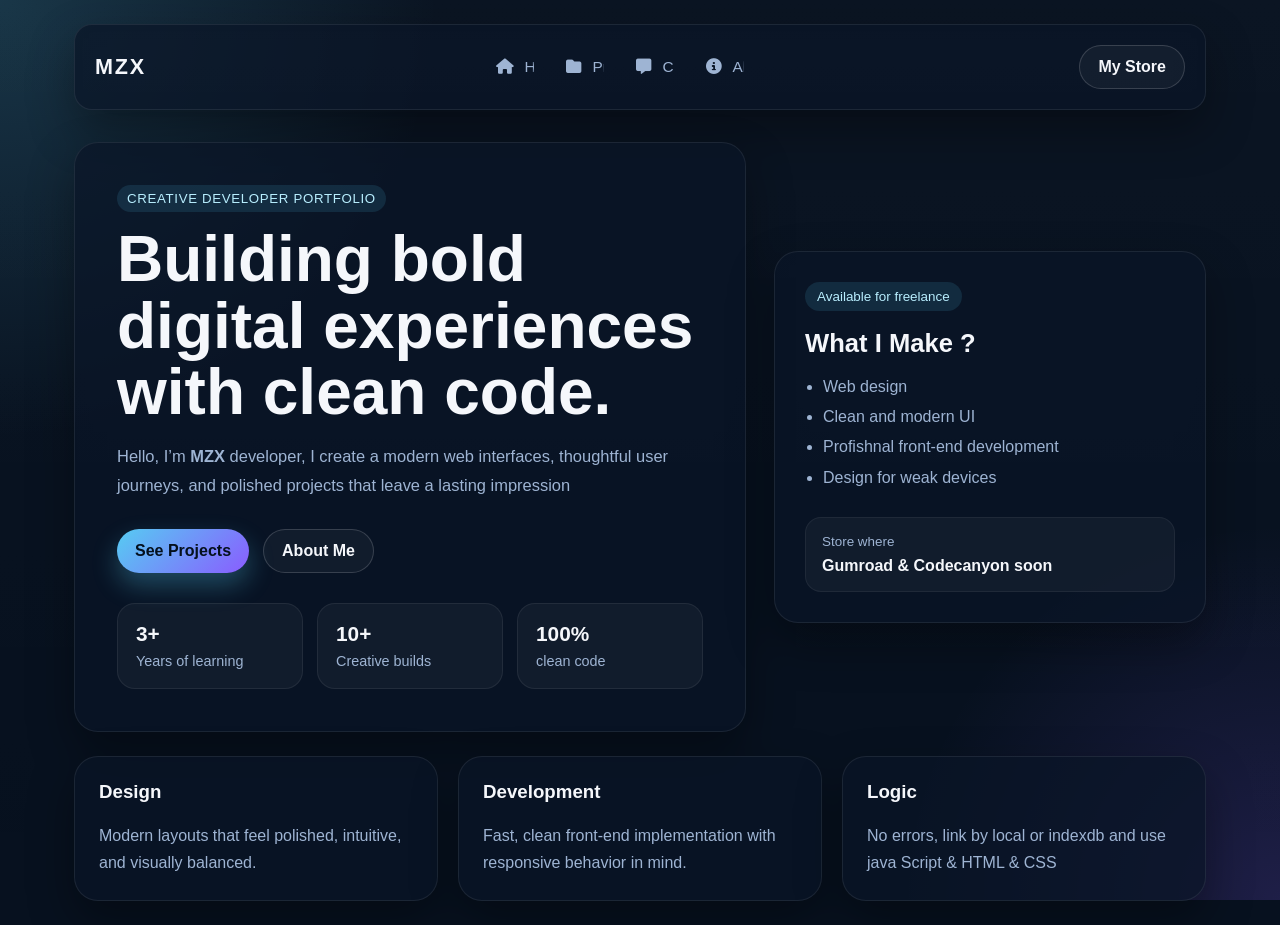
==== index.html @ f8e4b6b1 "Add files via upload" ====
<!DOCTYPE html>
<html lang="en">
    <head>
        <meta charset="UTF-8">
        <meta name="viewport" content="width=device-width, initial-scale=1.0">
        <meta name="theme-color" content="#f97316">
        <title>MZX Portfolio</title>
        <link rel="manifest" href="manifest.json">
        <link rel="stylesheet" href="style.css">
        <link rel="icon" type="image/JPEG" href="logo1.jpeg">
        <link rel="stylesheet" href="https://cdnjs.cloudflare.com/ajax/libs/font-awesome/6.4.0/css/all.min.css">
        <script src="script.js" defer></script>
    </head>
    <body>
       

        <div class="page-shell">
            <header class="topbar">
                <div class="brand">MZX</div>
                <nav class="nav-links">
                    <a><i class="fa-solid fa-house"></i> Home</a>
                    <a href="projects.html"><i class="fa-solid fa-folder"></i> Projects</a>
                    <a href="comments.html"><i class="fa-solid fa-message"></i> Comment</a>
                    <a href="about.html"><i class="fa-solid fa-circle-info"></i> About</a>
                </nav>
                <a class="btn btn-outline" href="https://mzx1.gumroad.com/?_gl=1*n8ev6h*_ga*MjQ0NzUyOTU4LjE3ODQ1NjQxMjY.*_ga_6LJN6D94N6*czE3ODQ4MzM5NjkkbzkkZzEkdDE3ODQ4MzQyODkkajI3JGwwJGgw">My Store</a>
            </header>

            <main class="hero-grid">
                <section class="hero-copy">
                    <span class="eyebrow">Creative Developer Portfolio</span>
                    <h1>Building bold digital experiences with clean code.</h1>
                    <p>
                        Hello, I’m <strong>MZX</strong> developer, I create a 
                        modern web interfaces, thoughtful user journeys, and polished
                        projects that leave a lasting impression
                    </p>
                    <div class="cta-row">
                        <a class="btn btn-primary" href="projects.html">See Projects</a>
                        <a class="btn btn-secondary" href="about.html">About Me</a>
                    </div>

                    <div class="stats-grid">
                        <article class="stat-card">
                            <strong>3+</strong>
                            <span>Years of learning</span>
                        </article>
                        <article class="stat-card">
                            <strong>10+</strong>
                            <span>Creative builds</span>
                        </article>
                        <article class="stat-card">
                            <strong>100%</strong>
                            <span>clean code</span>
                        </article>
                    </div>
                </section>

                <aside class="profile-card">
                    <div class="profile-badge">Available for freelance</div>
                    <h2>What I Make ?</h2>
                    <ul>
                        <li>Web design</li>
                        <li>Clean and modern UI</li>
                        <li>Profishnal front-end development</li>
                        <li>Design for weak devices</li>
                    </ul>
                    <div class="mini-card">
                        <span>Store where</span>
                        <strong>Gumroad & Codecanyon soon</strong>
                    </div>
                </aside>
            </main>

            <section class="feature-section">
                <article class="feature-card">
                    <h3>Design</h3>
                    <p>Modern layouts that feel polished, intuitive, and visually balanced.</p>
                </article>
                <article class="feature-card">
                    <h3>Development</h3>
                    <p>Fast, clean front-end implementation with responsive behavior in mind.</p>
                </article>
                <article class="feature-card">
                    <h3>Logic</h3>
                    <p>No errors, link by local or indexdb and use java Script & HTML & CSS</p>
                </article>
            </section>
        </div>
    </body>
</html>
---- style.css ----
:root {
    --bg: #07111f;
    --bg-soft: #0d1a2f;
    --panel: rgba(10, 22, 40, 0.72);
    --panel-strong: #12233d;
    --text: #f5f7fb;
    --muted: #9eb4d3;
    --accent: #56ccf2;
    --accent-2: #8a5cff;
    --border: rgba(255, 255, 255, 0.08);
    --shadow: 0 20px 45px rgba(0, 0, 0, 0.35);
}

* {
    box-sizing: border-box;
}

html,
body {
    margin: 0;
    min-height: 100%;
}

body {
    font-family: Arial, Helvetica, sans-serif;
    color: var(--text);
    background:
        radial-gradient(circle at top left, rgba(86, 204, 242, 0.18), transparent 28%),
        radial-gradient(circle at bottom right, rgba(138, 92, 255, 0.18), transparent 24%),
        #07111f;
    background-attachment: fixed;
    transition: opacity 1s ease, transform 0.35s ease;
    animation: pageFadeIn 1s cubic-bezier(0.22, 1, 0.36, 1) forwards;
}

body::before {
    content: "";
    position: fixed;
    inset: 0;
    background: linear-gradient(180deg, rgba(255,255,255,0.02), transparent);
    pointer-events: none;
}

.page-shell {
    max-width: 1180px;
    margin: 0 auto;
    padding: 24px;
}

.topbar {
    display: flex;
    align-items: center;
    justify-content: space-between;
    gap: 18px;
    padding: 16px 20px;
    background: var(--panel);
    border: 1px solid var(--border);
    border-radius: 18px;
    backdrop-filter: blur(12px);
    box-shadow: var(--shadow);
}

.brand {
    font-size: 1.35rem;
    font-weight: 700;
    letter-spacing: 0.08em;
}

.nav-links {
    display: flex;
    gap: 18px;
    border: #12233d;
}

.nav-links a,
.btn {
    text-decoration: none;
    color: var(--text);
}

.nav-links a {
    color: var(--muted);
    font-size: 0.96rem;
    height: 52px;
    width: 52px;
    display: flex;
    align-items: center;
    gap: 0.75rem;
    overflow: hidden;
    border-radius: 999px;
    padding: 0 14px;
    box-sizing: border-box;
    transition: 
        width .45s cubic-bezier(.22, 1, .36, 1),
        background .3s ease,
        box-shadow .3s ease,
        color .3s ease;
}

.nav-links a:hover {
    color:#04101d;
    width: 160px;
    background: linear-gradient(135deg, var(--accent), var(--accent-2));
    box-shadow: 0 0 28px rgba(0, 229, 255, 0.22);
}

.menu-label {
    opacity: 0;
    max-width: 0;
    white-space: nowrap;
    transform: translateX(-8px);
    transition: 
        opacity .25s ease,
        max-width .45s ease,
        transform .35s ease;
}

.nav-links a:hover .menu-label {
    opacity: 1;
    max-width: 100px;
    transform: translateX(0);
}

.btn {
    display: inline-flex;
    align-items: center;
    justify-content: center;
    padding: 12px 18px;
    border-radius: 999px;
    font-weight: 700;
    transition: transform 0.2s ease, box-shadow 0.2s ease;
}

.btn:hover {
    transform: translateY(-2px);
}

.btn-primary {
    color: #04101d;
    background: linear-gradient(135deg, var(--accent), var(--accent-2));
    box-shadow: 0 12px 26px rgba(86, 204, 242, 0.3);
}

.btn-secondary,
.btn-outline {
    border: 1px solid rgba(255, 255, 255, 0.16);
    background: rgba(255, 255, 255, 0.04);
}

.hero-grid {
    display: grid;
    grid-template-columns: 1.4fr 0.9fr;
    gap: 28px;
    margin-top: 32px;
}

.hero-copy,
.profile-card,
.feature-card {
    background: var(--panel);
    border: 1px solid var(--border);
    border-radius: 24px;
    backdrop-filter: blur(12px);
    box-shadow: var(--shadow);
}

.hero-copy {
    padding: 42px;
}

.eyebrow {
    display: inline-block;
    margin-bottom: 14px;
    padding: 6px 10px;
    border-radius: 999px;
    background: rgba(86, 204, 242, 0.12);
    color: #b8eefe;
    font-size: 0.83rem;
    letter-spacing: 0.05em;
    text-transform: uppercase;
}

.hero-copy h1 {
    margin: 0 0 16px;
    font-size: clamp(2.4rem, 5vw, 4.5rem);
    line-height: 1.04;
}

.hero-copy p {
    margin: 0;
    max-width: 640px;
    color: var(--muted);
    font-size: 1.03rem;
    line-height: 1.8;
}

.cta-row {
    display: flex;
    gap: 14px;
    margin-top: 28px;
}

.stats-grid {
    display: grid;
    grid-template-columns: repeat(3, 1fr);
    gap: 14px;
    margin-top: 30px;
}

.stat-card {
    padding: 18px;
    background: rgba(255, 255, 255, 0.04);
    border-radius: 18px;
    border: 1px solid rgba(255,255,255,0.07);
}

.stat-card strong {
    display: block;
    margin-bottom: 6px;
    font-size: 1.3rem;
}

.stat-card span {
    color: var(--muted);
    font-size: 0.9rem;
}

.profile-card {
    padding: 30px;
    align-self: center;
}

.profile-badge {
    display: inline-flex;
    padding: 7px 12px;
    border-radius: 999px;
    background: rgba(86, 204, 242, 0.12);
    color: #b8eefe;
    font-size: 0.84rem;
    margin-bottom: 18px;
}

.profile-card h2 {
    margin: 0 0 14px;
    font-size: 1.6rem;
}

.profile-card ul {
    margin: 0 0 24px;
    padding-left: 18px;
    color: var(--muted);
    line-height: 1.9;
}

.mini-card {
    padding: 16px;
    background: rgba(255,255,255,0.04);
    border-radius: 16px;
    border: 1px solid rgba(255,255,255,0.06);
}

.mini-card span {
    display: block;
    margin-bottom: 8px;
    color: var(--muted);
    font-size: 0.84rem;
}

.projects-shell {
    position: relative;
    max-width: 1180px;
    margin: 28px auto 0;
    padding: 0 24px 40px;
    overflow-x: clip;
}

.timeline-rail {
    position: absolute;
    left: 50%;
    top: 0;
    bottom: 120px;
    width: 1px;
    transform: translateX(-50%);
    pointer-events: none;
}

.timeline-track {
    position: absolute;
    inset: 0;
    border-radius: 999px;
    background: rgba(87, 230, 255, 0.12);
    box-shadow: inset 0 0 0 1px rgba(87, 230, 255, 0.16);
}

.timeline-progress {
    position: absolute;
    left: 0;
    top: 0;
    width: 100%;
    height: 0;
    border-radius: 999px;
    background: linear-gradient(180deg, rgba(87, 230, 255, 0.95), #1bd3ff);
    box-shadow: 0 0 14px rgba(87, 230, 255, 0.45), 0 0 24px rgba(87, 230, 255, 0.22);
    transition: height 0.16s ease-out;
    opacity: 0.75;
    z-index: 2;
}

.timeline-start-dot {
    position: absolute;
    top: 0;
    left: 50%;
    width: 14px;
    height: 14px;
    transform: translate(-50%, -50%);
    border-radius: 50%;
    background: #000000;
    border: 2px solid #57e6ff;
    box-shadow: 0 0 4px rgba(0, 0, 0, 0.5);
    z-index: 4;
}

.timeline-start-dot.is-lit {
    background: #57e6ff;
    border-color: #57e6ff;
    box-shadow: 0 0 10px #57e6ff, 0 0 18px rgba(87, 230, 255, 0.75);
}

.timeline {
    position: relative;
    display: grid;
    gap: 36px;
    isolation: isolate;
}

.timeline-item {
    position: relative;
    width: 100%;
    max-width: 100%;
    padding-top: 8px;
}

.timeline-item-right .timeline-card {
    margin-left: auto;
}

.timeline-item-left .timeline-card {
    margin-right: auto;
}

.timeline-card {
    width: min(100%, 440px);
    min-height: 180px;
    background: var(--panel);
    border: 1px solid var(--border);
    border-radius: 22px;
    padding: 18px;
    box-shadow: var(--shadow);
    overflow: hidden;
}

.timeline-visual {
    width: 100%;
}

.timeline-visual img {
    display: block;
    width: 100%;
    max-width: 100%;
    height: auto;
    aspect-ratio: 4 / 3;
    object-fit: cover;
    border-radius: 16px;
    border: 1px solid rgba(255, 255, 255, 0.12);
}

.timeline-text {
    margin-top: 14px;
}

.timeline-text h2 {
    margin: 0 0 8px;
    font-size: 1.4rem;
}

.timeline-text p {
    margin: 0;
    color: var(--muted);
    line-height: 1.8;
    overflow-wrap: anywhere;
}

.timeline-dot {
    position: absolute;
    left: 50%;
    width: 16px;
    height: 16px;
    transform: translateX(-50%);
    border-radius: 50%;
    background: #000000;
    border: 3px solid #57e6ff;
    box-shadow: 0 0 0 4px rgba(0, 0, 0, 0.25);
    transition: transform 0.2s ease, box-shadow 0.2s ease, background 0.2s ease, border-color 0.2s ease;
    z-index: 4;
}

.timeline-dot:hover,
.timeline-item:hover .timeline-dot {
    background: #57e6ff;
    border-color: #57e6ff;
}

.timeline-item.is-lit .timeline-dot {
    background: #57e6ff;
    border-color: #57e6ff;
}

.timeline-item.is-active .timeline-dot {
    animation: pulse-dot 0.8s ease-out;
}

@keyframes pulse-dot {
    0% {
        transform: translateX(-50%) scale(0.9);
        box-shadow: 0 0 0 0 rgba(87, 230, 255, 0.4);
    }
    70% {
        transform: translateX(-50%) scale(1.06);
        box-shadow: 0 0 0 6px rgba(87, 230, 255, 0.18);
    }
    100% {
        transform: translateX(-50%) scale(1);
        box-shadow: 0 0 0 5px rgba(87, 230, 255, 0.3);
    }
}

.feature-section {
    display: grid;
    grid-template-columns: repeat(3, 1fr);
    gap: 20px;
    margin-top: 24px;
}

.feature-card {
    padding: 24px;
}

.feature-card h3 {
    margin-top: 0;
}

.feature-card p {
    margin: 0;
    color: var(--muted);
    line-height: 1.7;
}

.project-cta {
    margin: 24px auto 0;
    max-width: 560px;
    padding: 16px 24px;
    border: 1px solid var(--border);
    border-radius: 999px;
    background: rgba(255, 255, 255, 0.04);
    text-align: center;
    box-shadow: var(--shadow);
}

.project-cta p {
    margin: 0;
    color: var(--text);
    font-weight: 600;
    letter-spacing: 0.03em;
}

#MZX {
    border: 3px solid #35d8ff;
    background: linear-gradient(135deg, #0a1222, #060b15);
    border-radius: 999px;
    padding: 20px 14px;
    text-align: center;
    font-weight: 800;
    letter-spacing: 0.08em;
    text-transform: uppercase;
    box-shadow: 0 0 18px rgba(53, 216, 255, 0.55), 0 12px 30px rgba(0, 0, 0, 0.35);
    margin-top: 6px;
    min-width: 150px;
    width: 150px;
    height: 150px;
    display: flex;
    align-items: center;
    justify-content: center;
    color: #f5f7fb;
}

#about-card {
    display: grid;
    grid-template-columns: 180px 1fr;
    gap: 22px;
    align-items: center;
    background: linear-gradient(180deg, rgba(10, 22, 40, 0.92), rgba(6, 12, 22, 0.96));
    border: 1px solid rgba(255, 255, 255, 0.08);
    border-radius: 28px;
    margin: 2px;
    margin-top: 20px;
    padding: 22px;
    box-shadow: 0 24px 50px rgba(0, 0, 0, 0.42);
}

#about-card > #MZX {
    justify-self: center;
    align-self: center;
}

#text {
    margin-left: 0;
    padding: 6px 4px 0 0;
    max-width: 640px;
}

#text h1 {
    margin: 0 0 16px;
    color: #f5f7fb;
    font-size: clamp(1.8rem, 4vw, 3rem);
    line-height: 1.1;
}

#text h2 {
    margin: 0 0 12px;
    color: #f5f7fb;
    font-size: 1.4rem;
}

#text p,
#text li {
    color: var(--muted);
    font-size: 1.03rem;
    line-height: 1.8;
}

#text ul {
    margin: 0 0 16px 20px;
    padding: 0;
}

#feedback {
    display: grid;
    gap: 12px;
    margin-top: 12px;
    max-width: 420px;    
}

#feedback input,
#feedback button,
.comments-link {
    width: 100%;
    border-radius: 14px;
    border: 1px solid rgba(255, 255, 255, 0.12);
    padding: 12px 20px;
    font: inherit;
}

#feedback input {
    background: rgba(255, 255, 255, 0.04);
    color: var(--text);
    outline: none;
}

#feedback input::placeholder {
    color: #87a1c1;
}

#feedback button {
    background: linear-gradient(135deg, var(--accent), var(--accent-2));
    color: #04101d;
    font-weight: 700;
    cursor: pointer;
    transition: transform 0.2s ease, box-shadow 0.2s ease;
    box-shadow: 0 10px 24px rgba(86, 204, 242, 0.24);
}

#feedback button:hover {
    transform: translateY(-2px);
}

.comments-link {
    display: inline-flex;
    align-items: center;
    justify-content: center;
    text-decoration: none;
    background: rgba(255, 255, 255, 0.04);
    color: var(--text);
    text-align: center;
}

.comments-link:hover {
    background: rgba(86, 204, 242, 0.12);
}

.comments-shell {
    width: 100%;
    max-width: 1180px;
    margin: 24px auto;
    padding: 24px;
    background: var(--panel);
    border: 1px solid var(--border);
    border-radius: 24px;
    box-shadow: var(--shadow);
}

.comments-title {
    margin: 0 0 10px;
    font-size: clamp(2rem, 4vw, 3rem);
}

.comments-subtitle {
    margin: 0 0 24px;
    color: var(--muted);
    line-height: 1.7;
}

.comment-form {
    display: grid;
    gap: 12px;
    margin-bottom: 24px;
    max-width: 520px;
}

.comment-form input,
.comment-form textarea,
.comment-form button {
    width: 100%;
    border-radius: 14px;
    border: 1px solid rgba(255, 255, 255, 0.12);
    padding: 12px 14px;
    font: inherit;
}

.comment-form input,
.comment-form textarea {
    background: rgba(255, 255, 255, 0.04);
    color: var(--text);
    outline: none;
}

.comment-form input::placeholder,
.comment-form textarea::placeholder {
    color: #87a1c1;
}

.comment-form button {
    background: linear-gradient(135deg, var(--accent), var(--accent-2));
    color: #04101d;
    font-weight: 700;
    cursor: pointer;
    box-shadow: 0 10px 24px rgba(86, 204, 242, 0.24);
}

.comments-list {
    display: grid;
    gap: 16px;
}

.comment-card {
    padding: 18px;
    background: rgba(255, 255, 255, 0.04);
    border: 1px solid rgba(255, 255, 255, 0.08);
    border-radius: 18px;
}

.comment-card strong {
    display: block;
    margin-bottom: 6px;
    color: var(--text);
}

.comment-card p {
    margin: 0;
    color: var(--muted);
    line-height: 1.7;
}

.fade-out {
    opacity: 0 !important;
    transform: translateY(-12px) !important;
    transition: opacity 1s ease, transform 0.35s ease !important;
}

@keyframes pageFadeIn {
    from {
        opacity: 0;
        transform: translateY(12px);
    }
    to {
        opacity: 1;
        transform: translateY(0);
    }
}

@media (max-width: 900px) {
    .hero-grid,
    .feature-section,
    .stats-grid {
        grid-template-columns: 1fr;
    }

    .topbar {
        flex-wrap: wrap;
    }

    .nav-links {
        order: 3;
        width: 100%;
        justify-content: center;
        flex-wrap: wrap;
    }
}

@media (max-width: 820px) {
    .projects-shell {
        padding: 0 16px 32px;
    }

    .timeline-rail {
        left: 18px;
        transform: none;
    }

    .timeline-item,
    .timeline-item-right,
    .timeline-item-left {
        width: 100%;
        margin: 0 0 0 36px;
    }

    .timeline-dot {
        left: 18px;
        transform: translateX(-50%);
    }
}

@media (max-width: 640px) {
    .page-shell {
        padding: 14px;
    }

    .hero-copy,
    .profile-card,
    .feature-card {
        padding: 20px;
    }

    .cta-row {
        flex-direction: column;
    }

    #about-card {
        grid-template-columns: 1fr;
    }

    #MZX {
        max-width: 220px;
    }
}

@media (prefers-reduced-motion: reduce) {
    .btn {
        transition: none;
    }
}
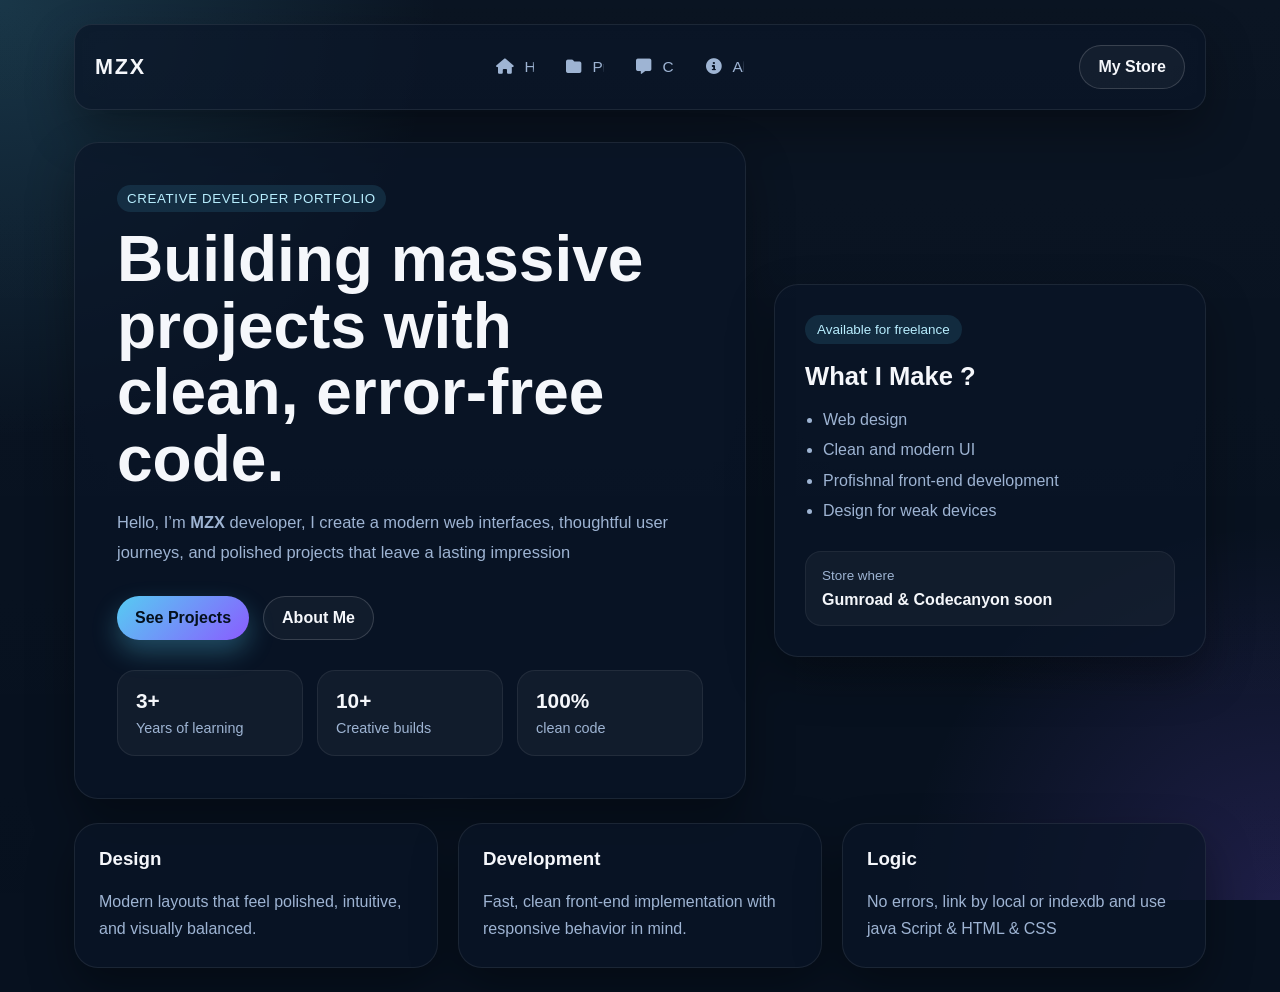
==== commit 992833ba: "Update index.html" ====
--- a/index.html
+++ b/index.html
@@ -4,7 +4,7 @@
         <meta charset="UTF-8">
         <meta name="viewport" content="width=device-width, initial-scale=1.0">
         <meta name="theme-color" content="#f97316">
-        <title>MZX Portfolio</title>
+        <title>MZX Portfolio | Home</title>
         <link rel="manifest" href="manifest.json">
         <link rel="stylesheet" href="style.css">
         <link rel="icon" type="image/JPEG" href="logo1.jpeg">
@@ -12,8 +12,6 @@
         <script src="script.js" defer></script>
     </head>
     <body>
-       
-
         <div class="page-shell">
             <header class="topbar">
                 <div class="brand">MZX</div>
@@ -29,7 +27,7 @@
             <main class="hero-grid">
                 <section class="hero-copy">
                     <span class="eyebrow">Creative Developer Portfolio</span>
-                    <h1>Building bold digital experiences with clean code.</h1>
+                    <h1>Building massive projects with clean, error-free code.</h1>
                     <p>
                         Hello, I’m <strong>MZX</strong> developer, I create a 
                         modern web interfaces, thoughtful user journeys, and polished
@@ -88,4 +86,4 @@
             </section>
         </div>
     </body>
-</html>+</html>
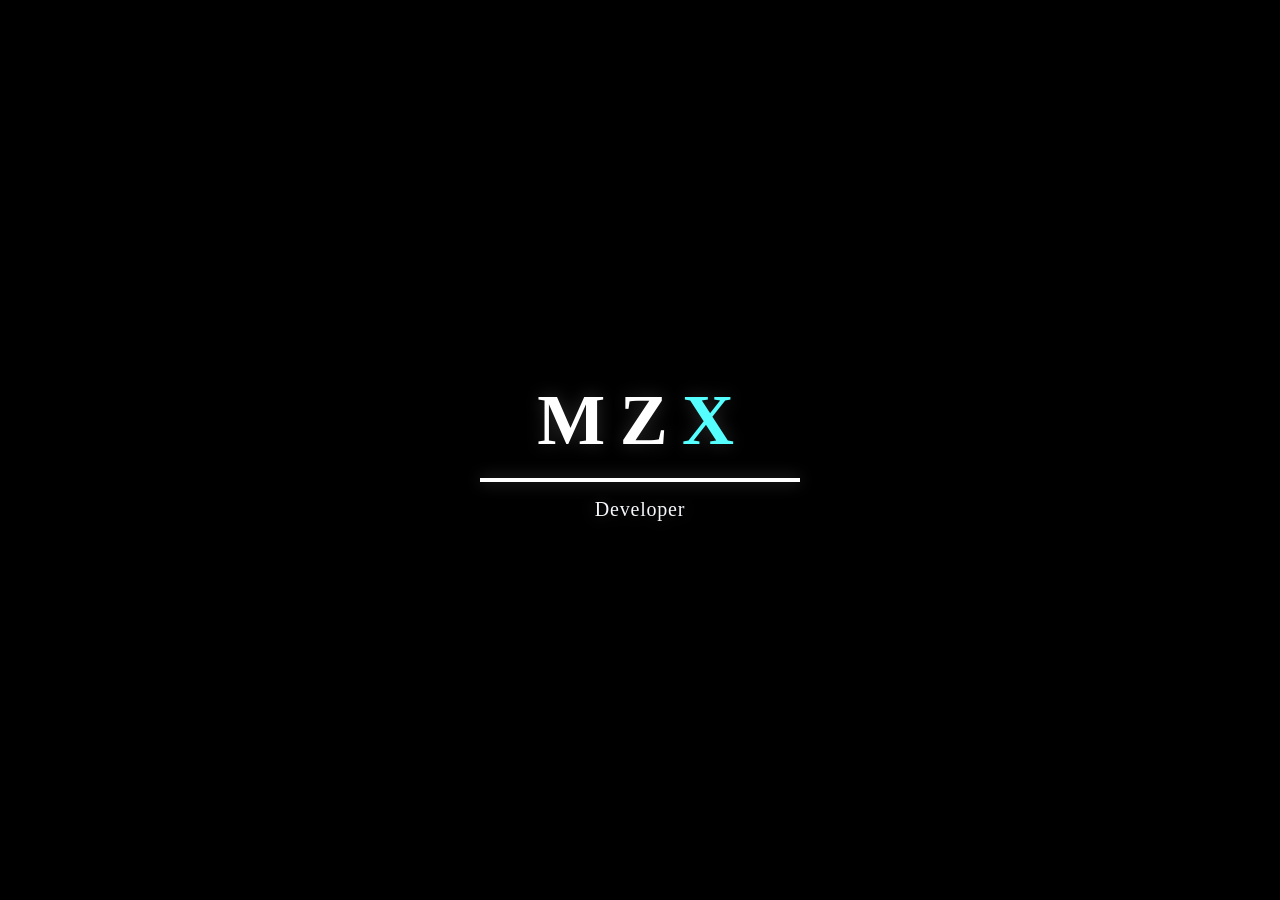
==== commit 28784d8e: "Update and rename intro.html to index.html" ====
--- a/index.html
+++ b/index.html
@@ -3,87 +3,22 @@
     <head>
         <meta charset="UTF-8">
         <meta name="viewport" content="width=device-width, initial-scale=1.0">
-        <meta name="theme-color" content="#f97316">
-        <title>MZX Portfolio | Home</title>
-        <link rel="manifest" href="manifest.json">
-        <link rel="stylesheet" href="style.css">
-        <link rel="icon" type="image/JPEG" href="logo1.jpeg">
-        <link rel="stylesheet" href="https://cdnjs.cloudflare.com/ajax/libs/font-awesome/6.4.0/css/all.min.css">
-        <script src="script.js" defer></script>
+        <meta http-equiv="refresh" content="3;url=home.html">
+          <link rel="icon" type="image/JPEG" href="logo1.jpeg">
+        <script src="script.js" ></script>
+        <link rel="stylesheet" href="style2.css">
     </head>
     <body>
-        <div class="page-shell">
-            <header class="topbar">
-                <div class="brand">MZX</div>
-                <nav class="nav-links">
-                    <a><i class="fa-solid fa-house"></i> Home</a>
-                    <a href="projects.html"><i class="fa-solid fa-folder"></i> Projects</a>
-                    <a href="comments.html"><i class="fa-solid fa-message"></i> Comment</a>
-                    <a href="about.html"><i class="fa-solid fa-circle-info"></i> About</a>
-                </nav>
-                <a class="btn btn-outline" href="https://mzx1.gumroad.com/?_gl=1*n8ev6h*_ga*MjQ0NzUyOTU4LjE3ODQ1NjQxMjY.*_ga_6LJN6D94N6*czE3ODQ4MzM5NjkkbzkkZzEkdDE3ODQ4MzQyODkkajI3JGwwJGgw">My Store</a>
-            </header>
-
-            <main class="hero-grid">
-                <section class="hero-copy">
-                    <span class="eyebrow">Creative Developer Portfolio</span>
-                    <h1>Building massive projects with clean, error-free code.</h1>
-                    <p>
-                        Hello, I’m <strong>MZX</strong> developer, I create a 
-                        modern web interfaces, thoughtful user journeys, and polished
-                        projects that leave a lasting impression
-                    </p>
-                    <div class="cta-row">
-                        <a class="btn btn-primary" href="projects.html">See Projects</a>
-                        <a class="btn btn-secondary" href="about.html">About Me</a>
-                    </div>
-
-                    <div class="stats-grid">
-                        <article class="stat-card">
-                            <strong>3+</strong>
-                            <span>Years of learning</span>
-                        </article>
-                        <article class="stat-card">
-                            <strong>10+</strong>
-                            <span>Creative builds</span>
-                        </article>
-                        <article class="stat-card">
-                            <strong>100%</strong>
-                            <span>clean code</span>
-                        </article>
-                    </div>
-                </section>
-
-                <aside class="profile-card">
-                    <div class="profile-badge">Available for freelance</div>
-                    <h2>What I Make ?</h2>
-                    <ul>
-                        <li>Web design</li>
-                        <li>Clean and modern UI</li>
-                        <li>Profishnal front-end development</li>
-                        <li>Design for weak devices</li>
-                    </ul>
-                    <div class="mini-card">
-                        <span>Store where</span>
-                        <strong>Gumroad & Codecanyon soon</strong>
-                    </div>
-                </aside>
-            </main>
-
-            <section class="feature-section">
-                <article class="feature-card">
-                    <h3>Design</h3>
-                    <p>Modern layouts that feel polished, intuitive, and visually balanced.</p>
-                </article>
-                <article class="feature-card">
-                    <h3>Development</h3>
-                    <p>Fast, clean front-end implementation with responsive behavior in mind.</p>
-                </article>
-                <article class="feature-card">
-                    <h3>Logic</h3>
-                    <p>No errors, link by local or indexdb and use java Script & HTML & CSS</p>
-                </article>
-            </section>
+        <div class="site-intro" aria-hidden="true">
+            <div class="intro-panel">
+                <div class="intro-headline">
+                    <span class="intro-letter intro-white">M</span>
+                    <span class="intro-letter intro-white">Z</span>
+                    <span class="intro-letter intro-accent">X</span>
+                </div>
+                <div class="intro-line"></div>
+                <div class="intro-signature">Developer</div>
+            </div>
         </div>
     </body>
 </html>
--- a/style2.css
+++ b/style2.css
@@ -0,0 +1,125 @@
+body {
+    overflow-x: hidden;
+    background-color: #000;
+}
+
+.site-intro {
+    position: fixed;
+    inset: 0;
+    z-index: 9999;
+    background: #000;
+    display: flex;
+    align-items: center;
+    justify-content: center;
+    padding: 24px;
+    pointer-events: none;
+    overflow: hidden;
+    transition: opacity 1s ease, transform 1s ease, visibility 1s ease;
+}
+
+.intro-panel {
+    display: flex;
+    flex-direction: column;
+    align-items: center;
+    gap: 16px;
+    max-width: min(95vw, 560px);
+    text-align: center;
+}
+
+.intro-headline {
+    display: inline-flex;
+    align-items: center;
+    justify-content: center;
+    gap: 0.08em;
+    color: #fff;
+    font-size: clamp(2.5rem, 6vw, 4.5rem);
+    font-weight: 900;
+    letter-spacing: 0.12em;
+    opacity: 0;
+    transform: translateX(-120%);
+    animation: introTextIn 1s cubic-bezier(0.22, 1, 0.36, 1) forwards;
+    animation-fill-mode: both;
+    text-shadow: 0 0 18px rgba(255, 255, 255, 0.18);
+}
+
+.intro-letter.intro-accent {
+    color: #56ffff;
+}
+
+.intro-letter.intro-white {
+    color: #ffffff;
+}
+
+.intro-line {
+    width: 320px;
+    height: 4px;
+    background: #fff;
+    opacity: 0;
+    transform: translateX(120%);
+    animation: introLineIn 1s cubic-bezier(0.22, 1, 0.36, 1) 0.1s forwards;
+    animation-fill-mode: both;
+    box-shadow: 0 0 16px rgba(255, 255, 255, 0.28);
+}
+
+.intro-signature {
+    color: #f5f7fb;
+    font-family: 'Brush Script MT', 'Segoe Script', cursive;
+    font-size: 1.25rem;
+    letter-spacing: 0.04em;
+    opacity: 0;
+    transform: translateY(20px);
+    animation: introSignatureIn 1s cubic-bezier(0.22, 1, 0.36, 1) 0.2s forwards;
+    animation-fill-mode: both;
+    text-shadow: 0 0 18px rgba(255, 255, 255, 0.22);
+}
+
+@keyframes introTextIn {
+    to {
+        opacity: 1;
+        transform: translateX(0);
+    }
+}
+
+@keyframes introLineIn {
+    to {
+        opacity: 1;
+        transform: translateX(0);
+    }
+}
+
+@keyframes introSignatureIn {
+    to {
+        opacity: 1;
+        transform: translateY(0);
+    }
+}
+
+@keyframes introExit {
+    0% {
+        opacity: 1;
+        transform: translateY(0);
+        background: rgba(0, 0, 0, 1);
+    }
+    33% {
+        opacity: 1;
+        transform: translateY(0);
+        background: rgba(0, 0, 0, 1);
+    }
+    66% {
+        opacity: 0.4;
+        transform: translateY(-24px);
+        background: rgba(0, 0, 0, 0.3);
+    }
+    100% {
+        opacity: 0;
+        transform: translateY(-48px);
+        background: rgba(0, 0, 0, 0);
+    }
+}
+
+.site-intro.hidden {
+    opacity: 0 !important;
+    transform: translateY(-48px) !important;
+    visibility: hidden !important;
+    pointer-events: none;
+}
